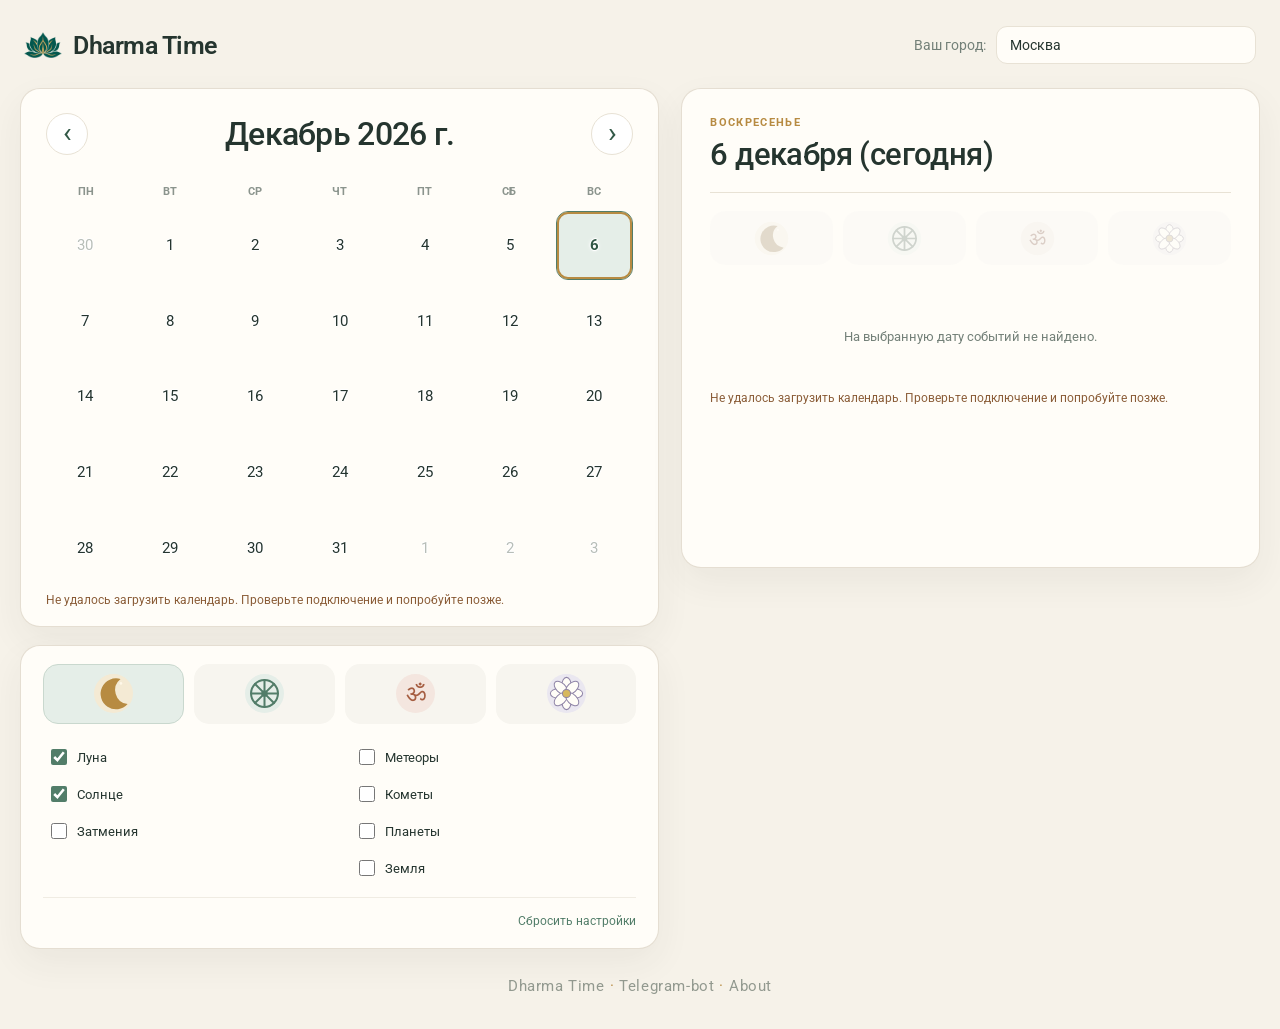
==== index.html @ 7e1528c6 "Preserve UTF-8 while updating logo reference" ====
<!doctype html>
<html lang="ru">
<head>
  <meta charset="utf-8">
  <meta name="viewport" content="width=device-width, initial-scale=1">
  <meta name="theme-color" content="#f6f2e9">
  <meta name="description" content="Календарь Dharma Time">
  <title>Dharma Time — календарь</title>
  <link rel="icon" href="assets/flower.svg" type="image/svg+xml">
  <link rel="preconnect" href="https://fonts.googleapis.com">
  <link rel="preconnect" href="https://fonts.gstatic.com" crossorigin>
  <link href="https://fonts.googleapis.com/css2?family=Roboto:wght@400;500;600;700&display=swap" rel="stylesheet">
  <link rel="stylesheet" href="styles.css">
  <script src="app.js" defer></script>
</head>
<body>
  <main class="app-shell">
    <header class="site-header">
      <a class="brand" href="./" aria-label="Dharma Time — на главную"><img class="brand-mark" src="img/lotus.png" alt="" aria-hidden="true"><span>Dharma Time</span></a>
      <div class="city-picker"><label for="city-search">Ваш город:</label><div class="city-search-wrap"><input id="city-search" type="text" value="Москва" autocomplete="off" aria-autocomplete="list" aria-controls="city-results" aria-expanded="false"><ul id="city-results" class="city-results" role="listbox" hidden></ul></div></div>
    </header>
    <div class="workspace">
      <section class="calendar-column" aria-label="Календарь и настройки">
        <div class="calendar-panel panel">
          <div class="month-toolbar">
            <button class="icon-button month-step" id="previous-month" type="button" aria-label="Предыдущий месяц">‹</button>
            <div class="month-heading"><h1 id="month-title">Загрузка календаря…</h1></div>
            <button class="icon-button month-step" id="next-month" type="button" aria-label="Следующий месяц">›</button>
          </div>
          <div class="weekday-row" aria-hidden="true"><span>Пн</span><span>Вт</span><span>Ср</span><span>Чт</span><span>Пт</span><span>Сб</span><span>Вс</span></div>
          <div class="calendar-grid" id="calendar-grid" role="grid" aria-label="Дни месяца"></div>
          <p class="status-message" id="calendar-status" role="status" aria-live="polite"></p>
        </div>
        <section class="settings-panel panel" aria-label="Выбор календарей">
          <div class="category-tabs" id="settings-categories" aria-label="Категории календарей">
            <button class="image-tab is-active" type="button" data-category="astronomy" aria-label="Астрономические календари" aria-pressed="true"><img src="assets/moon.svg" alt=""></button>
            <button class="image-tab" type="button" data-category="buddhism" aria-label="Буддийские календари" aria-pressed="false"><img src="assets/dharma-wheel.svg" alt=""></button>
            <button class="image-tab" type="button" data-category="hindu" aria-label="Индуистские календари" aria-pressed="false"><img src="assets/om.svg" alt=""></button>
            <button class="image-tab" type="button" data-category="misc" aria-label="Другие календари" aria-pressed="false"><img src="assets/flower.svg" alt=""></button>
          </div>
          <div id="module-list" class="module-list"></div>
          <div class="settings-footer"><button id="reset-settings" class="text-button" type="button">Сбросить настройки</button></div>
        </section>
      </section>
      <section class="day-panel panel" aria-label="События выбранного дня">
        <div class="day-heading"><p class="eyebrow" id="day-weekday"></p><h2 id="day-title">Выберите дату</h2></div>
        <div class="category-tabs event-tabs" id="event-categories" aria-label="Категории событий">
          <button class="image-tab is-active" type="button" data-category="astronomy" aria-label="Астрономические события" aria-pressed="true" disabled><img src="assets/moon.svg" alt=""></button>
          <button class="image-tab" type="button" data-category="buddhism" aria-label="Буддийские события" aria-pressed="false" disabled><img src="assets/dharma-wheel.svg" alt=""></button>
          <button class="image-tab" type="button" data-category="hindu" aria-label="Индуистские события" aria-pressed="false" disabled><img src="assets/om.svg" alt=""></button>
          <button class="image-tab" type="button" data-category="misc" aria-label="Другие события" aria-pressed="false" disabled><img src="assets/flower.svg" alt=""></button>
        </div>
        <div id="day-events" class="event-list"></div>
        <p class="empty-state" id="day-empty">Выберите дату в календаре.</p>
        <p class="status-message" id="day-status" role="status" aria-live="polite"></p>
      </section>
    </div>
    <footer class="site-footer"><a href="./">Dharma Time</a><span aria-hidden="true">·</span><a href="https://t.me/dharma_time_bot" target="_blank" rel="noopener noreferrer">Telegram-bot</a><span aria-hidden="true">·</span><a href="about.html">About</a></footer>
  </main>
</body>
</html>
---- styles.css ----
:root {
  color-scheme: light;
  --ink: #25352f;
  --muted: #738078;
  --paper: #f6f2e9;
  --panel: #fffdf8;
  --line: #e8e2d5;
  --green: #527d69;
  --green-dark: #315846;
  --gold: #b78b42;
  --soft-green: #e5eee8;
  --shadow: 0 14px 36px rgba(44, 58, 49, .06);
  font-family: "Roboto", Arial, sans-serif;
}
* { box-sizing: border-box; }
body { margin: 0; background: var(--paper); color: var(--ink); }
button { font: inherit; }
button:focus-visible, a:focus-visible, input:focus-visible { outline: 3px solid #c49a4b; outline-offset: 3px; }
.app-shell { width: min(1240px, calc(100% - 40px)); margin: 0 auto; }
.site-header { display: flex; align-items: center; justify-content: space-between; gap: 20px; padding: 26px 4px 24px; }
.brand { display: inline-flex; align-items: center; gap: 11px; text-decoration: none; color: var(--ink); font-size: 25px; font-weight: 600; letter-spacing: -.5px; }
.brand-mark { display: block; width: 38px; height: 38px; object-fit: contain; flex: 0 0 auto; }
.city-picker { margin-left: auto; display: flex; align-items: center; justify-content: flex-end; gap: 10px; color: var(--muted); font-size: 14px; }
.city-picker label { white-space: nowrap; }
.city-search-wrap { position: relative; width: clamp(170px, 22vw, 260px); }
#city-search { display: block; width: 100%; min-width: 0; padding: 10px 13px; border: 1px solid var(--line); border-radius: 11px; background: var(--panel); color: var(--ink); font: inherit; }
.city-results { position: absolute; z-index: 50; top: calc(100% + 5px); left: 0; right: 0; max-height: 300px; overflow-y: auto; margin: 0; padding: 5px; list-style: none; border: 1px solid var(--line); border-radius: 11px; background: var(--panel); box-shadow: 0 12px 30px rgba(37,53,47,.15); }
.city-results[hidden] { display: none; }
.city-result { width: 100%; padding: 10px; border: 0; border-radius: 7px; background: transparent; color: var(--ink); text-align: left; cursor: pointer; font-size: 13px; line-height: 1.4; }
.city-result:hover, .city-result:focus-visible { background: var(--soft-green); }
.workspace { display: grid; grid-template-columns: minmax(0, 1.05fr) minmax(350px, .95fr); align-items: start; gap: 22px; }
.calendar-column { display: grid; gap: 18px; min-width: 0; }
.panel { background: var(--panel); border: 1px solid rgba(220, 213, 198, .75); border-radius: 20px; box-shadow: var(--shadow); }
.calendar-panel { padding: 24px 25px 17px; }
.month-toolbar { display: grid; grid-template-columns: 42px 1fr 42px; align-items: center; gap: 12px; margin-bottom: 25px; }
.month-heading { text-align: center; }
.month-heading h1 { margin: 0; font-size: clamp(25px, 3vw, 32px); font-weight: 500; letter-spacing: -.7px; }
.icon-button { display: grid; place-items: center; padding: 0 0 4px; width: 42px; height: 42px; border: 1px solid var(--line); border-radius: 50%; background: #fff; color: var(--green-dark); cursor: pointer; font-size: 29px; line-height: 1; transition: background .15s, border-color .15s; }
.icon-button:hover { background: var(--soft-green); border-color: #cbd9ce; }
.text-button:hover { color: var(--green-dark); text-decoration: underline; }
.weekday-row, .calendar-grid { display: grid; grid-template-columns: repeat(7, minmax(0, 1fr)); gap: 5px; }
.weekday-row { margin-bottom: 8px; color: #8b948d; font-size: 11px; font-weight: 700; text-align: center; text-transform: uppercase; }
.weekday-row span { padding: 5px 0; }
.calendar-grid { min-height: 260px; }
.calendar-day { position: relative; display: flex; align-items: center; justify-content: center; min-width: 0; aspect-ratio: 1 / .88; border: 1px solid transparent; border-radius: 12px; background: transparent; color: var(--ink); cursor: pointer; font-size: 14px; transition: background .15s, border-color .15s; }
.calendar-day:hover { background: #f3f0e7; }
.calendar-day.is-outside { color: #b8beb8; }
.calendar-day.is-today:not(.is-selected) { outline: 2px solid var(--gold); outline-offset: -3px; font-weight: 700; }
.calendar-day.has-events::before { content: ""; position: absolute; top: 50%; left: 50%; width: 38px; height: 38px; max-width: calc(100% - 4px); max-height: calc(100% - 4px); border: 1.5px solid var(--green); border-radius: 50%; transform: translate(-50%, -50%); pointer-events: none; }
.calendar-day.is-moon-phase { isolation: isolate; font-size: 14px; line-height: 1; padding: 0; }
.calendar-day.is-moon-phase::before { content: attr(data-moon-phase-emoji); position: absolute; top: 50%; left: 50%; width: auto; height: auto; max-width: none; max-height: none; border: 0; border-radius: 0; transform: translate(-50%, -50%); font-size: 42px; line-height: 1; opacity: .75; z-index: 0; pointer-events: none; }
.calendar-day.is-moon-phase::after { content: ""; position: absolute; top: 50%; left: 50%; width: 42px; height: 42px; border: 1.5px solid var(--green); border-radius: 50%; transform: translate(-50%, -50%); opacity: 1; z-index: 0; pointer-events: none; }
.calendar-day .day-number { position: relative; z-index: 1; opacity: 1; text-shadow: -1px 0 #fff, 1px 0 #fff, 0 -1px #fff, 0 1px #fff, 0 0 3px #fff, 0 0 5px rgba(255,255,255,.95); }
.calendar-day.is-selected { border-color: var(--green); background: var(--soft-green); color: var(--green-dark); font-weight: 700; }
.calendar-day.is-selected.is-today { outline: 2px solid var(--gold); outline-offset: -3px; }
.calendar-day.has-events { z-index: 1; }
.calendar-day.has-events:hover, .calendar-day.has-events:focus-visible { z-index: 10; }
.event-tooltip { position: absolute; z-index: 20; left: 50%; bottom: calc(100% + 7px); display: none; width: max-content; min-width: 150px; max-width: min(260px, 70vw); padding: 9px 12px; border: 1px solid var(--line); border-radius: 10px; background: #fffdf8; box-shadow: 0 8px 24px rgba(37, 53, 47, .16); color: var(--ink); text-align: left; white-space: normal; pointer-events: none; transform: translateX(-50%); }
.event-tooltip-list { display: grid; gap: 5px; margin: 0; padding-left: 16px; font-size: 11px; line-height: 1.4; }
.calendar-day.has-events:hover .event-tooltip, .calendar-day.has-events:focus-visible .event-tooltip { display: block; }
.calendar-day:nth-child(7n + 1) .event-tooltip { left: 0; transform: none; }
.calendar-day:nth-child(7n) .event-tooltip { left: auto; right: 0; transform: none; }
.status-message { margin: 9px 0 0; color: #8a5c37; font-size: 12px; line-height: 1.5; }
.status-message:empty { display: none; }
.settings-panel { padding: 18px 22px 16px; }
.category-tabs { display: grid; grid-template-columns: repeat(4, minmax(0, 1fr)); gap: 10px; }
.image-tab { display: grid; place-items: center; min-height: 60px; padding: 6px; border: 1px solid transparent; border-radius: 15px; background: #f7f5ef; cursor: pointer; transition: transform .15s, background .15s, border-color .15s; }
.image-tab img { width: 43px; height: 43px; display: block; }
.image-tab:hover:not(:disabled) { transform: translateY(-1px); }
.image-tab.is-active { background: var(--soft-green); border-color: #c9d8ce; }
.image-tab:disabled { opacity: .3; cursor: not-allowed; filter: grayscale(.5); }
.module-list { display: grid; gap: 4px; margin-top: 15px; }
.module-list.is-buddhism { grid-template-columns: repeat(2, minmax(0, 1fr)); align-items: start; column-gap: 22px; }
.astronomy-module-columns { display: grid; grid-template-columns: repeat(2, minmax(0, 1fr)); align-items: start; column-gap: 22px; }
.astronomy-module-column { min-width: 0; }
.misc-module-columns { display: grid; grid-template-columns: repeat(2, minmax(0, 1fr)); align-items: start; column-gap: 22px; }
.hindu-module-columns { display: grid; grid-template-columns: repeat(2, minmax(0, 1fr)); align-items: start; column-gap: 22px; }
.hindu-module-columns.hindu-no-dependent { grid-template-columns: minmax(0, 1fr); }
.hindu-module-column { min-width: 0; }
.hindu-dependent-options { padding-left: 12px; }
.misc-module-column { min-width: 0; }
.module-list.is-buddhism .module-group { border-top: 0; padding-top: 0; }
.module-group { border-top: 1px solid #f0ece3; padding-top: 9px; }
.module-group:first-child { border-top: 0; padding-top: 0; }
.module-group summary { cursor: pointer; color: #53645a; font-size: 12px; font-weight: 700; padding: 5px 1px 7px; }
.module-option-child-row { margin-left: 18px; }
.module-option-child-row .module-option-child { padding-left: 8px; }
.module-option-row { display: flex; align-items: center; gap: 4px; min-width: 0; }
.module-option-row > .module-option { flex: 0 1 auto; min-width: 0; }
.module-option-row .module-option-child { flex: 0 0 auto; white-space: nowrap; padding-left: 5px; padding-right: 5px; }
.module-option { display: flex; align-items: center; gap: 10px; min-height: 37px; padding: 6px 8px; border-radius: 9px; cursor: pointer; font-size: 13px; line-height: 1.35; }
.module-option:hover { background: #f8f6f0; }
.module-option input { width: 16px; height: 16px; margin: 0; accent-color: var(--green); flex: 0 0 auto; }
.module-children { margin: 1px 0 5px 18px; padding-left: 8px; border-left: 1px solid #e7e2d7; }
.hindu-lunar-month-mode { display: flex; flex-wrap: wrap; gap: 8px 14px; margin: 0 0 10px; padding: 0; border: 0; }
.module-subchildren { margin-top: 0; margin-bottom: 3px; }
.module-children .module-option { min-height: 32px; padding-top: 4px; padding-bottom: 4px; }
.module-folder { margin: 2px 0; }
.module-folder > summary { cursor: pointer; color: #53645a; font-size: 12px; font-weight: 700; line-height: 1.35; padding: 5px 1px 7px; }
.module-folder[open] > summary { color: #53645a; }
.settings-footer { display: flex; justify-content: flex-end; margin-top: 10px; padding-top: 12px; border-top: 1px solid #f0ece3; }
.text-button { border: 0; padding: 4px 0; background: transparent; color: var(--green); font-size: 12px; cursor: pointer; }
.day-panel { min-height: 480px; padding: 27px 28px 24px; }
.day-heading { padding-bottom: 19px; border-bottom: 1px solid var(--line); }
.eyebrow { margin: 0 0 7px; color: var(--gold); font-size: 11px; font-weight: 700; letter-spacing: .12em; text-transform: uppercase; }
.day-heading h2 { margin: 0; font-size: clamp(24px, 2.8vw, 31px); font-weight: 500; letter-spacing: -.6px; }
.event-tabs { margin: 18px 0 20px; }
.event-tabs .image-tab { min-height: 54px; background: #f8f6f1; }
.event-tabs .image-tab img { width: 37px; height: 37px; }
.event-tabs .image-tab.is-active:not(:disabled) { background: var(--soft-green); }
.event-list { display: grid; gap: 13px; }
.event-card { padding: 16px 17px; border: 1px solid var(--line); border-radius: 14px; background: #fffefa; }
.event-title { margin: 0 0 8px; font-size: 19px; line-height: 1.5; font-weight: 750; letter-spacing: .015em; }
.event-summary, .event-description { margin: 0; color: #65736a; font-size: 17px; line-height: 1.7; text-align: justify; overflow-wrap: anywhere; }
.event-summary { white-space: pre-line; }
.event-description { margin-top: 9px; white-space: pre-line; }
.event-collapsed { display: -webkit-box; -webkit-box-orient: vertical; -webkit-line-clamp: 3; overflow: hidden; white-space: pre-line; }
.moon-summary { white-space: pre-line; text-align: left; }
.event-date { margin: 0 0 7px; color: #8a948d; font-size: 11px; }
.event-toggle { margin-top: 11px; border: 0; background: none; color: var(--green); cursor: pointer; font-size: 12px; font-weight: 700; padding: 3px 0; }
.event-toggle:hover { text-decoration: underline; }
.empty-state { padding: 28px 12px; color: var(--muted); text-align: center; font-size: 13px; line-height: 1.7; }
.site-footer { padding: 28px 0 34px; text-align: center; color: #92998f; font-size: 15px; letter-spacing: .04em; }
.site-footer span { padding: 0 5px; color: var(--gold); }
.site-footer a { color: inherit; text-decoration: none; }
.site-footer a:hover { color: var(--green); text-decoration: underline; }
.about-panel { padding: 28px 30px; min-height: 220px; line-height: 1.8; }
.about-panel h1 { margin: 0 0 14px; font-size: 24px; font-weight: 600; }
.about-placeholder { color: var(--muted); margin: 0; }
@media (min-width: 1100px) { .calendar-grid { gap: 7px; } .calendar-day { font-size: 15px; } }
@media (max-width: 850px) {
  .app-shell { width: min(660px, calc(100% - 28px)); }
  .site-header { padding: 20px 2px; }
  .city-picker { gap: 6px; font-size: 12px; }
  .city-search-wrap { width: min(42vw, 220px); }
  #city-search { padding: 9px 10px; }
  .workspace { grid-template-columns: minmax(0, 1fr); gap: 16px; }
  .day-panel { min-height: 0; padding: 22px 20px; }
  .calendar-panel { padding: 20px 18px 15px; }
  .settings-panel { padding: 16px 17px; }
  .module-list.is-buddhism { grid-template-columns: minmax(0, 1fr); }
  .astronomy-module-columns { grid-template-columns: minmax(0, 1fr); row-gap: 4px; }
  .misc-module-columns { grid-template-columns: minmax(0, 1fr); row-gap: 4px; }
  .hindu-module-columns { grid-template-columns: minmax(0, 1fr); row-gap: 4px; }
  .hindu-dependent-options { padding-left: 0; padding-top: 8px; }
  .calendar-grid { min-height: 0; }
  .calendar-day { aspect-ratio: 1 / .82; }
}
@media (max-width: 420px) {
  .app-shell { width: calc(100% - 18px); }
  .site-header { flex-wrap: wrap; }
  .city-picker { flex: 1 1 100%; }
  .brand { font-size: 22px; }
  .brand-mark { width: 34px; height: 34px; }
  .city-picker { flex-wrap: wrap; justify-content: flex-end; }
  .city-search-wrap { width: 100%; }
  .calendar-panel { padding: 17px 11px 13px; border-radius: 16px; }
  .month-toolbar { grid-template-columns: 36px 1fr 36px; gap: 7px; margin-bottom: 19px; }
  .icon-button { width: 36px; height: 36px; }
  .month-heading h1 { font-size: 25px; }
  .weekday-row, .calendar-grid { gap: 2px; }
  .weekday-row { font-size: 10px; }
  .calendar-day { border-radius: 9px; font-size: 13px; }
  .calendar-day.has-events::before { width: 35px; height: 35px; }
  .calendar-day.is-moon-phase::before { font-size: 39px; }
  .calendar-day.is-moon-phase::after { width: 39px; height: 39px; }
  .settings-panel { padding: 13px 12px; }
  .category-tabs { gap: 6px; }
  .image-tab { min-height: 53px; border-radius: 12px; }
  .image-tab img { width: 38px; height: 38px; }
  .day-panel { padding: 19px 14px; border-radius: 16px; }
  .event-card { padding: 13px; }
}
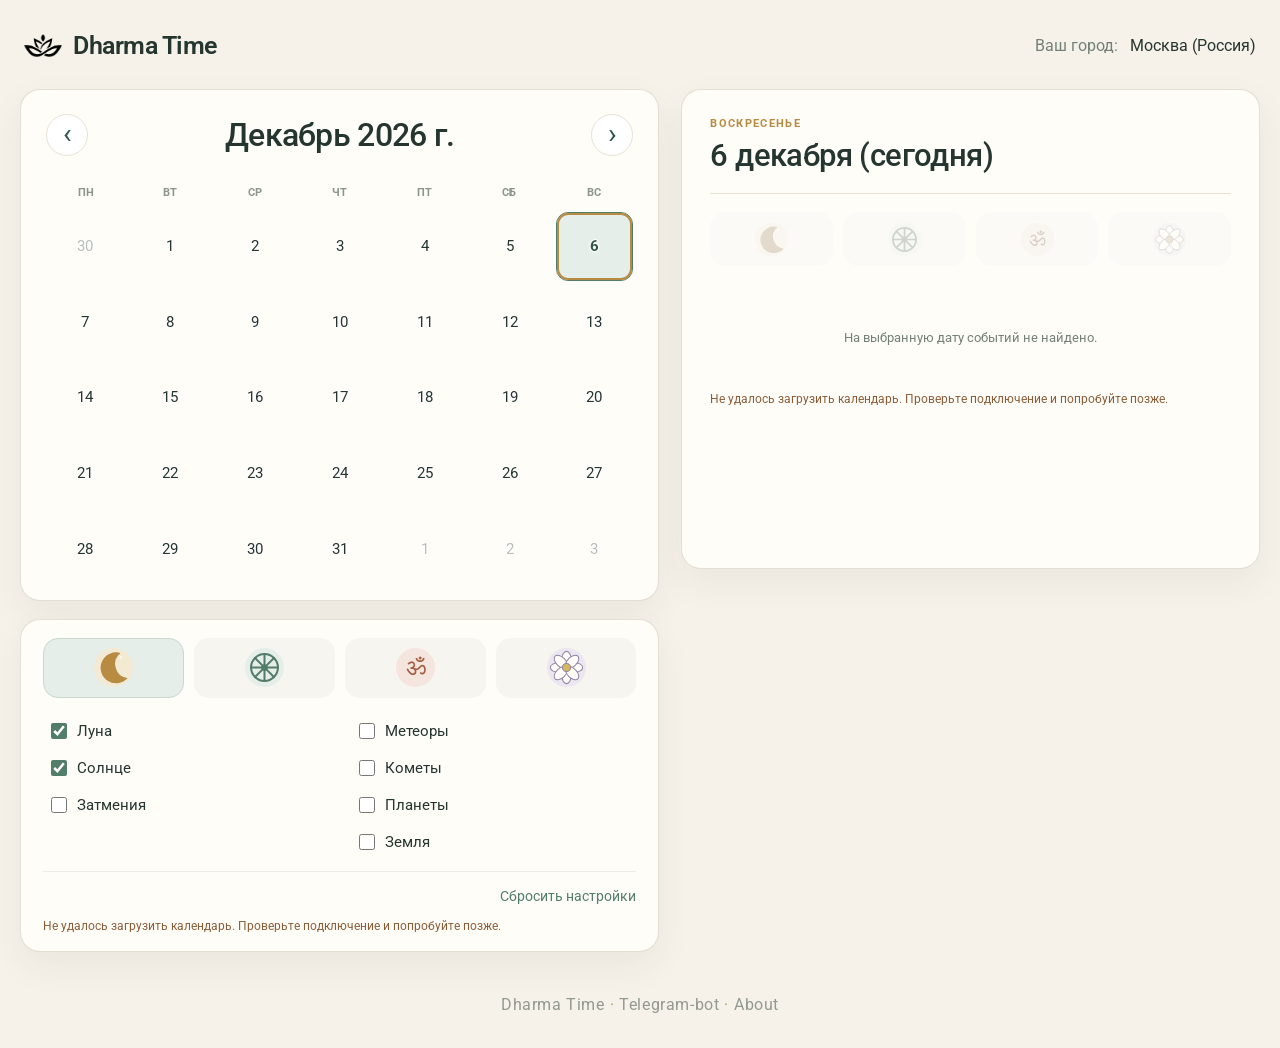
==== commit 0bb56166: "Move calendar loading status to settings panel" ====
--- a/index.html
+++ b/index.html
@@ -29,7 +29,6 @@
           </div>
           <div class="weekday-row" aria-hidden="true"><span>Пн</span><span>Вт</span><span>Ср</span><span>Чт</span><span>Пт</span><span>Сб</span><span>Вс</span></div>
           <div class="calendar-grid" id="calendar-grid" role="grid" aria-label="Дни месяца"></div>
-          <p class="status-message" id="calendar-status" role="status" aria-live="polite"></p>
         </div>
         <section class="settings-panel panel" aria-label="Выбор календарей">
           <div class="category-tabs" id="settings-categories" aria-label="Категории календарей">
@@ -40,6 +39,7 @@
           </div>
           <div id="module-list" class="module-list"></div>
           <div class="settings-footer"><button id="reset-settings" class="text-button" type="button">Сбросить настройки</button></div>
+          <p class="status-message" id="calendar-status" role="status" aria-live="polite"></p>
         </section>
       </section>
       <section class="day-panel panel" aria-label="События выбранного дня">
--- a/styles.css
+++ b/styles.css
@@ -20,11 +20,12 @@
 .site-header { display: flex; align-items: center; justify-content: space-between; gap: 20px; padding: 26px 4px 24px; }
 .brand { display: inline-flex; align-items: center; gap: 11px; text-decoration: none; color: var(--ink); font-size: 25px; font-weight: 600; letter-spacing: -.5px; }
 .brand-mark { display: block; width: 38px; height: 38px; object-fit: contain; flex: 0 0 auto; }
-.city-picker { margin-left: auto; display: flex; align-items: center; justify-content: flex-end; gap: 10px; color: var(--muted); font-size: 14px; }
+.city-picker { margin-left: auto; display: flex; align-items: center; justify-content: flex-end; gap: 10px; color: var(--muted); font-size: 16px; }
 .city-picker label { white-space: nowrap; }
-.city-search-wrap { position: relative; width: clamp(170px, 22vw, 260px); }
-#city-search { display: block; width: 100%; min-width: 0; padding: 10px 13px; border: 1px solid var(--line); border-radius: 11px; background: var(--panel); color: var(--ink); font: inherit; }
-.city-results { position: absolute; z-index: 50; top: calc(100% + 5px); left: 0; right: 0; max-height: 300px; overflow-y: auto; margin: 0; padding: 5px; list-style: none; border: 1px solid var(--line); border-radius: 11px; background: var(--panel); box-shadow: 0 12px 30px rgba(37,53,47,.15); }
+.city-search-wrap { position: relative; flex: 0 0 auto; width: max-content; min-width: 20px; }
+#city-search { display: block; width: auto; min-width: 20px; max-width: none; padding: 10px 0; border: 0; border-radius: 0; outline: none; box-shadow: none; background: var(--paper); color: var(--ink); font: inherit; text-align: right; white-space: nowrap; }
+#city-search:focus, #city-search:focus-visible { outline: none; box-shadow: none; }
+.city-results { position: absolute; z-index: 50; top: calc(100% + 5px); left: auto; right: 0; width: max-content; min-width: min(220px, 80vw); max-width: min(320px, 80vw); max-height: 300px; overflow-y: auto; margin: 0; padding: 5px; list-style: none; border: 1px solid var(--line); border-radius: 11px; background: var(--panel); box-shadow: 0 12px 30px rgba(37,53,47,.15); }
 .city-results[hidden] { display: none; }
 .city-result { width: 100%; padding: 10px; border: 0; border-radius: 7px; background: transparent; color: var(--ink); text-align: left; cursor: pointer; font-size: 13px; line-height: 1.4; }
 .city-result:hover, .city-result:focus-visible { background: var(--soft-green); }
@@ -46,17 +47,21 @@
 .calendar-day:hover { background: #f3f0e7; }
 .calendar-day.is-outside { color: #b8beb8; }
 .calendar-day.is-today:not(.is-selected) { outline: 2px solid var(--gold); outline-offset: -3px; font-weight: 700; }
-.calendar-day.has-events::before { content: ""; position: absolute; top: 50%; left: 50%; width: 38px; height: 38px; max-width: calc(100% - 4px); max-height: calc(100% - 4px); border: 1.5px solid var(--green); border-radius: 50%; transform: translate(-50%, -50%); pointer-events: none; }
+.calendar-day.has-regular-events::before { content: ""; position: absolute; top: 50%; left: 50%; width: 38px; height: 38px; max-width: calc(100% - 4px); max-height: calc(100% - 4px); border: 1.5px solid var(--green); border-radius: 50%; transform: translate(-50%, -50%); pointer-events: none; }
 .calendar-day.is-moon-phase { isolation: isolate; font-size: 14px; line-height: 1; padding: 0; }
 .calendar-day.is-moon-phase::before { content: attr(data-moon-phase-emoji); position: absolute; top: 50%; left: 50%; width: auto; height: auto; max-width: none; max-height: none; border: 0; border-radius: 0; transform: translate(-50%, -50%); font-size: 42px; line-height: 1; opacity: .75; z-index: 0; pointer-events: none; }
 .calendar-day.is-moon-phase::after { content: ""; position: absolute; top: 50%; left: 50%; width: 42px; height: 42px; border: 1.5px solid var(--green); border-radius: 50%; transform: translate(-50%, -50%); opacity: 1; z-index: 0; pointer-events: none; }
 .calendar-day .day-number { position: relative; z-index: 1; opacity: 1; text-shadow: -1px 0 #fff, 1px 0 #fff, 0 -1px #fff, 0 1px #fff, 0 0 3px #fff, 0 0 5px rgba(255,255,255,.95); }
+.calendar-day.is-moon-phase .day-number { font-weight: 700; }
 .calendar-day.is-selected { border-color: var(--green); background: var(--soft-green); color: var(--green-dark); font-weight: 700; }
 .calendar-day.is-selected.is-today { outline: 2px solid var(--gold); outline-offset: -3px; }
 .calendar-day.has-events { z-index: 1; }
+.name-days-card .name-day-line { margin: 0; color: #65736a; font-size: 17px; line-height: 1.7; }
+.name-days-card .name-day-line + .name-day-line { margin-top: 2px; }
 .calendar-day.has-events:hover, .calendar-day.has-events:focus-visible { z-index: 10; }
-.event-tooltip { position: absolute; z-index: 20; left: 50%; bottom: calc(100% + 7px); display: none; width: max-content; min-width: 150px; max-width: min(260px, 70vw); padding: 9px 12px; border: 1px solid var(--line); border-radius: 10px; background: #fffdf8; box-shadow: 0 8px 24px rgba(37, 53, 47, .16); color: var(--ink); text-align: left; white-space: normal; pointer-events: none; transform: translateX(-50%); }
-.event-tooltip-list { display: grid; gap: 5px; margin: 0; padding-left: 16px; font-size: 11px; line-height: 1.4; }
+.event-tooltip { position: absolute; z-index: 20; left: 50%; bottom: calc(100% + 7px); display: none; width: max-content; min-width: 150px; max-width: min(260px, 70vw); padding: 9px 12px; border: 1px solid var(--line); border-radius: 10px; background: #fffdf8; box-shadow: 0 8px 24px rgba(37, 53, 47, .16); color: var(--ink); text-align: left; white-space: normal; pointer-events: none; transform: translateX(-50%); font-weight: 400; }
+.event-tooltip, .event-tooltip * { font-weight: 400; }
+.event-tooltip-list { display: grid; gap: 5px; margin: 0; padding-left: 16px; list-style: disc; font-size: 11px; line-height: 1.4; }
 .calendar-day.has-events:hover .event-tooltip, .calendar-day.has-events:focus-visible .event-tooltip { display: block; }
 .calendar-day:nth-child(7n + 1) .event-tooltip { left: 0; transform: none; }
 .calendar-day:nth-child(7n) .event-tooltip { left: auto; right: 0; transform: none; }
@@ -82,13 +87,13 @@
 .module-list.is-buddhism .module-group { border-top: 0; padding-top: 0; }
 .module-group { border-top: 1px solid #f0ece3; padding-top: 9px; }
 .module-group:first-child { border-top: 0; padding-top: 0; }
-.module-group summary { cursor: pointer; color: #53645a; font-size: 12px; font-weight: 700; padding: 5px 1px 7px; }
+.module-group summary { cursor: pointer; color: #53645a; font-size: 14px; font-weight: 700; padding: 5px 1px 7px; }
 .module-option-child-row { margin-left: 18px; }
 .module-option-child-row .module-option-child { padding-left: 8px; }
 .module-option-row { display: flex; align-items: center; gap: 4px; min-width: 0; }
 .module-option-row > .module-option { flex: 0 1 auto; min-width: 0; }
 .module-option-row .module-option-child { flex: 0 0 auto; white-space: nowrap; padding-left: 5px; padding-right: 5px; }
-.module-option { display: flex; align-items: center; gap: 10px; min-height: 37px; padding: 6px 8px; border-radius: 9px; cursor: pointer; font-size: 13px; line-height: 1.35; }
+.module-option { display: flex; align-items: center; gap: 10px; min-height: 37px; padding: 6px 8px; border-radius: 9px; cursor: pointer; font-size: 15px; line-height: 1.35; }
 .module-option:hover { background: #f8f6f0; }
 .module-option input { width: 16px; height: 16px; margin: 0; accent-color: var(--green); flex: 0 0 auto; }
 .module-children { margin: 1px 0 5px 18px; padding-left: 8px; border-left: 1px solid #e7e2d7; }
@@ -96,10 +101,10 @@
 .module-subchildren { margin-top: 0; margin-bottom: 3px; }
 .module-children .module-option { min-height: 32px; padding-top: 4px; padding-bottom: 4px; }
 .module-folder { margin: 2px 0; }
-.module-folder > summary { cursor: pointer; color: #53645a; font-size: 12px; font-weight: 700; line-height: 1.35; padding: 5px 1px 7px; }
+.module-folder > summary { cursor: pointer; color: #53645a; font-size: 14px; font-weight: 700; line-height: 1.35; padding: 5px 1px 7px; }
 .module-folder[open] > summary { color: #53645a; }
 .settings-footer { display: flex; justify-content: flex-end; margin-top: 10px; padding-top: 12px; border-top: 1px solid #f0ece3; }
-.text-button { border: 0; padding: 4px 0; background: transparent; color: var(--green); font-size: 12px; cursor: pointer; }
+.text-button { border: 0; padding: 4px 0; background: transparent; color: var(--green); font-size: 14px; cursor: pointer; }
 .day-panel { min-height: 480px; padding: 27px 28px 24px; }
 .day-heading { padding-bottom: 19px; border-bottom: 1px solid var(--line); }
 .eyebrow { margin: 0 0 7px; color: var(--gold); font-size: 11px; font-weight: 700; letter-spacing: .12em; text-transform: uppercase; }
@@ -120,9 +125,9 @@
 .event-toggle { margin-top: 11px; border: 0; background: none; color: var(--green); cursor: pointer; font-size: 12px; font-weight: 700; padding: 3px 0; }
 .event-toggle:hover { text-decoration: underline; }
 .empty-state { padding: 28px 12px; color: var(--muted); text-align: center; font-size: 13px; line-height: 1.7; }
-.site-footer { padding: 28px 0 34px; text-align: center; color: #92998f; font-size: 15px; letter-spacing: .04em; }
+.site-footer { padding: 43px 0 34px; text-align: center; color: #92998f; font-size: 15px; letter-spacing: .04em; }
 .site-footer span { padding: 0 5px; color: var(--gold); }
-.site-footer a { color: inherit; text-decoration: none; }
+.site-footer a { color: inherit; font-size: 16px; text-decoration: none; }
 .site-footer a:hover { color: var(--green); text-decoration: underline; }
 .about-panel { padding: 28px 30px; min-height: 220px; line-height: 1.8; }
 .about-panel h1 { margin: 0 0 14px; font-size: 24px; font-weight: 600; }
@@ -131,9 +136,8 @@
 @media (max-width: 850px) {
   .app-shell { width: min(660px, calc(100% - 28px)); }
   .site-header { padding: 20px 2px; }
-  .city-picker { gap: 6px; font-size: 12px; }
-  .city-search-wrap { width: min(42vw, 220px); }
-  #city-search { padding: 9px 10px; }
+  .city-picker { gap: 6px; font-size: 14px; }
+  #city-search { padding: 9px 0; }
   .workspace { grid-template-columns: minmax(0, 1fr); gap: 16px; }
   .day-panel { min-height: 0; padding: 22px 20px; }
   .calendar-panel { padding: 20px 18px 15px; }
@@ -153,7 +157,6 @@
   .brand { font-size: 22px; }
   .brand-mark { width: 34px; height: 34px; }
   .city-picker { flex-wrap: wrap; justify-content: flex-end; }
-  .city-search-wrap { width: 100%; }
   .calendar-panel { padding: 17px 11px 13px; border-radius: 16px; }
   .month-toolbar { grid-template-columns: 36px 1fr 36px; gap: 7px; margin-bottom: 19px; }
   .icon-button { width: 36px; height: 36px; }
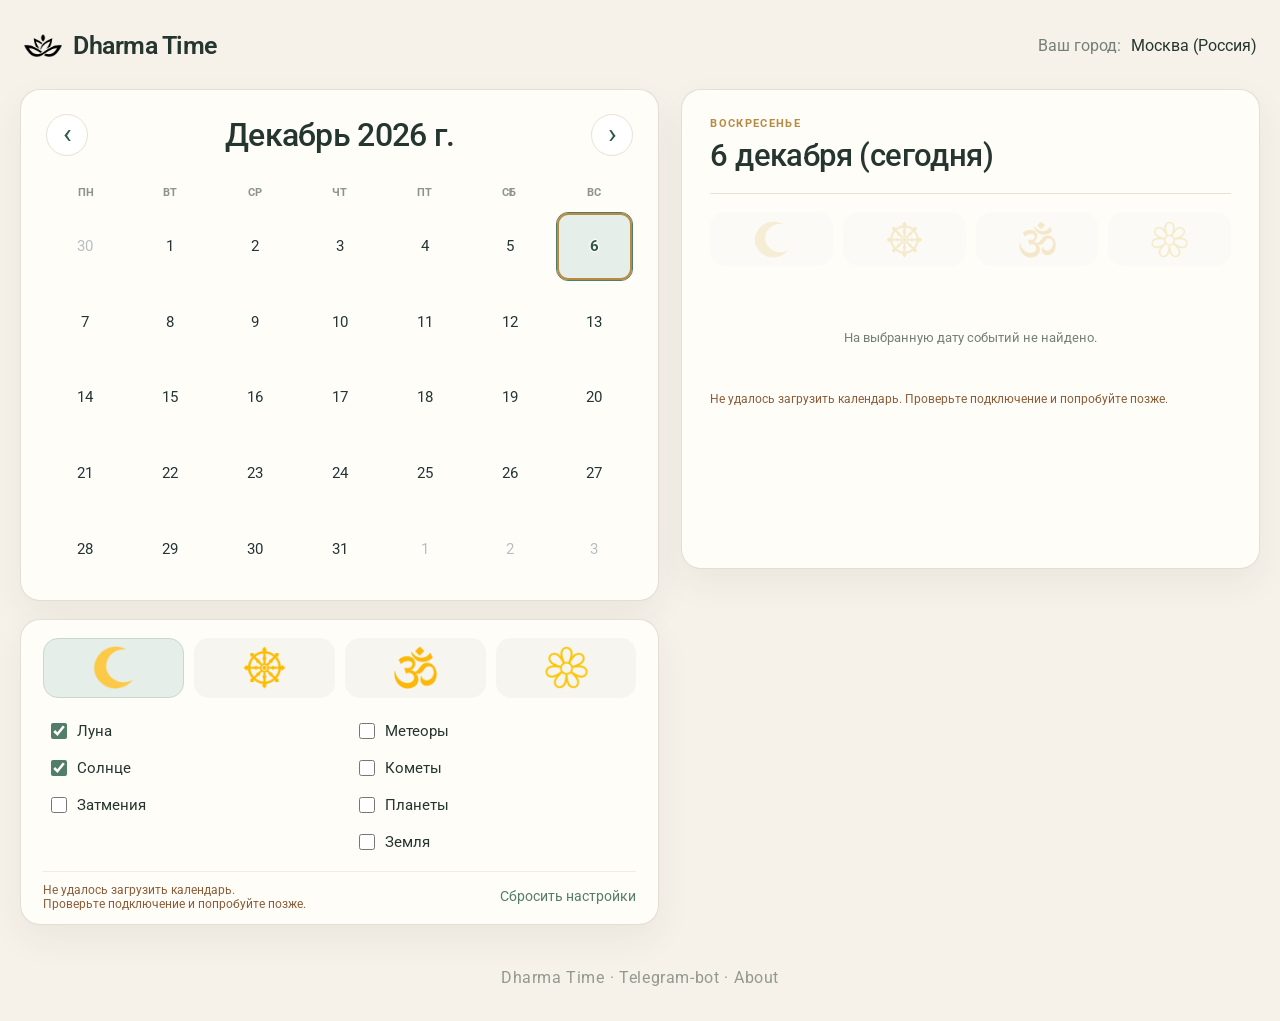
==== commit ccdb7b23: "Use category image buttons" ====
--- a/index.html
+++ b/index.html
@@ -32,10 +32,10 @@
         </div>
         <section class="settings-panel panel" aria-label="Выбор календарей">
           <div class="category-tabs" id="settings-categories" aria-label="Категории календарей">
-            <button class="image-tab is-active" type="button" data-category="astronomy" aria-label="Астрономические календари" aria-pressed="true"><img src="assets/moon.svg" alt=""></button>
-            <button class="image-tab" type="button" data-category="buddhism" aria-label="Буддийские календари" aria-pressed="false"><img src="assets/dharma-wheel.svg" alt=""></button>
-            <button class="image-tab" type="button" data-category="hindu" aria-label="Индуистские календари" aria-pressed="false"><img src="assets/om.svg" alt=""></button>
-            <button class="image-tab" type="button" data-category="misc" aria-label="Другие календари" aria-pressed="false"><img src="assets/flower.svg" alt=""></button>
+            <button class="image-tab is-active" type="button" data-category="astronomy" aria-label="Астрономические календари" aria-pressed="true"><img src="img/01.png" alt=""></button>
+            <button class="image-tab" type="button" data-category="buddhism" aria-label="Буддийские календари" aria-pressed="false"><img src="img/02.png" alt=""></button>
+            <button class="image-tab" type="button" data-category="hindu" aria-label="Индуистские календари" aria-pressed="false"><img src="img/03.png" alt=""></button>
+            <button class="image-tab" type="button" data-category="misc" aria-label="Другие календари" aria-pressed="false"><img src="img/04.png" alt=""></button>
           </div>
           <div id="module-list" class="module-list"></div>
           <div class="settings-footer"><button id="reset-settings" class="text-button" type="button">Сбросить настройки</button></div>
@@ -45,10 +45,10 @@
       <section class="day-panel panel" aria-label="События выбранного дня">
         <div class="day-heading"><p class="eyebrow" id="day-weekday"></p><h2 id="day-title">Выберите дату</h2></div>
         <div class="category-tabs event-tabs" id="event-categories" aria-label="Категории событий">
-          <button class="image-tab is-active" type="button" data-category="astronomy" aria-label="Астрономические события" aria-pressed="true" disabled><img src="assets/moon.svg" alt=""></button>
-          <button class="image-tab" type="button" data-category="buddhism" aria-label="Буддийские события" aria-pressed="false" disabled><img src="assets/dharma-wheel.svg" alt=""></button>
-          <button class="image-tab" type="button" data-category="hindu" aria-label="Индуистские события" aria-pressed="false" disabled><img src="assets/om.svg" alt=""></button>
-          <button class="image-tab" type="button" data-category="misc" aria-label="Другие события" aria-pressed="false" disabled><img src="assets/flower.svg" alt=""></button>
+          <button class="image-tab is-active" type="button" data-category="astronomy" aria-label="Астрономические события" aria-pressed="true" disabled><img src="img/01.png" alt=""></button>
+          <button class="image-tab" type="button" data-category="buddhism" aria-label="Буддийские события" aria-pressed="false" disabled><img src="img/02.png" alt=""></button>
+          <button class="image-tab" type="button" data-category="hindu" aria-label="Индуистские события" aria-pressed="false" disabled><img src="img/03.png" alt=""></button>
+          <button class="image-tab" type="button" data-category="misc" aria-label="Другие события" aria-pressed="false" disabled><img src="img/04.png" alt=""></button>
         </div>
         <div id="day-events" class="event-list"></div>
         <p class="empty-state" id="day-empty">Выберите дату в календаре.</p>
--- a/styles.css
+++ b/styles.css
@@ -67,7 +67,8 @@
 .calendar-day:nth-child(7n) .event-tooltip { left: auto; right: 0; transform: none; }
 .status-message { margin: 9px 0 0; color: #8a5c37; font-size: 12px; line-height: 1.5; }
 .status-message:empty { display: none; }
-.settings-panel { padding: 18px 22px 16px; }
+.settings-panel { position: relative; padding: 18px 22px 16px; }
+#calendar-status { position: absolute; left: 22px; bottom: 12px; width: calc(100% - 130px); margin: 0; white-space: pre-line; line-height: calc(1.04em + 2px); }
 .category-tabs { display: grid; grid-template-columns: repeat(4, minmax(0, 1fr)); gap: 10px; }
 .image-tab { display: grid; place-items: center; min-height: 60px; padding: 6px; border: 1px solid transparent; border-radius: 15px; background: #f7f5ef; cursor: pointer; transition: transform .15s, background .15s, border-color .15s; }
 .image-tab img { width: 43px; height: 43px; display: block; }
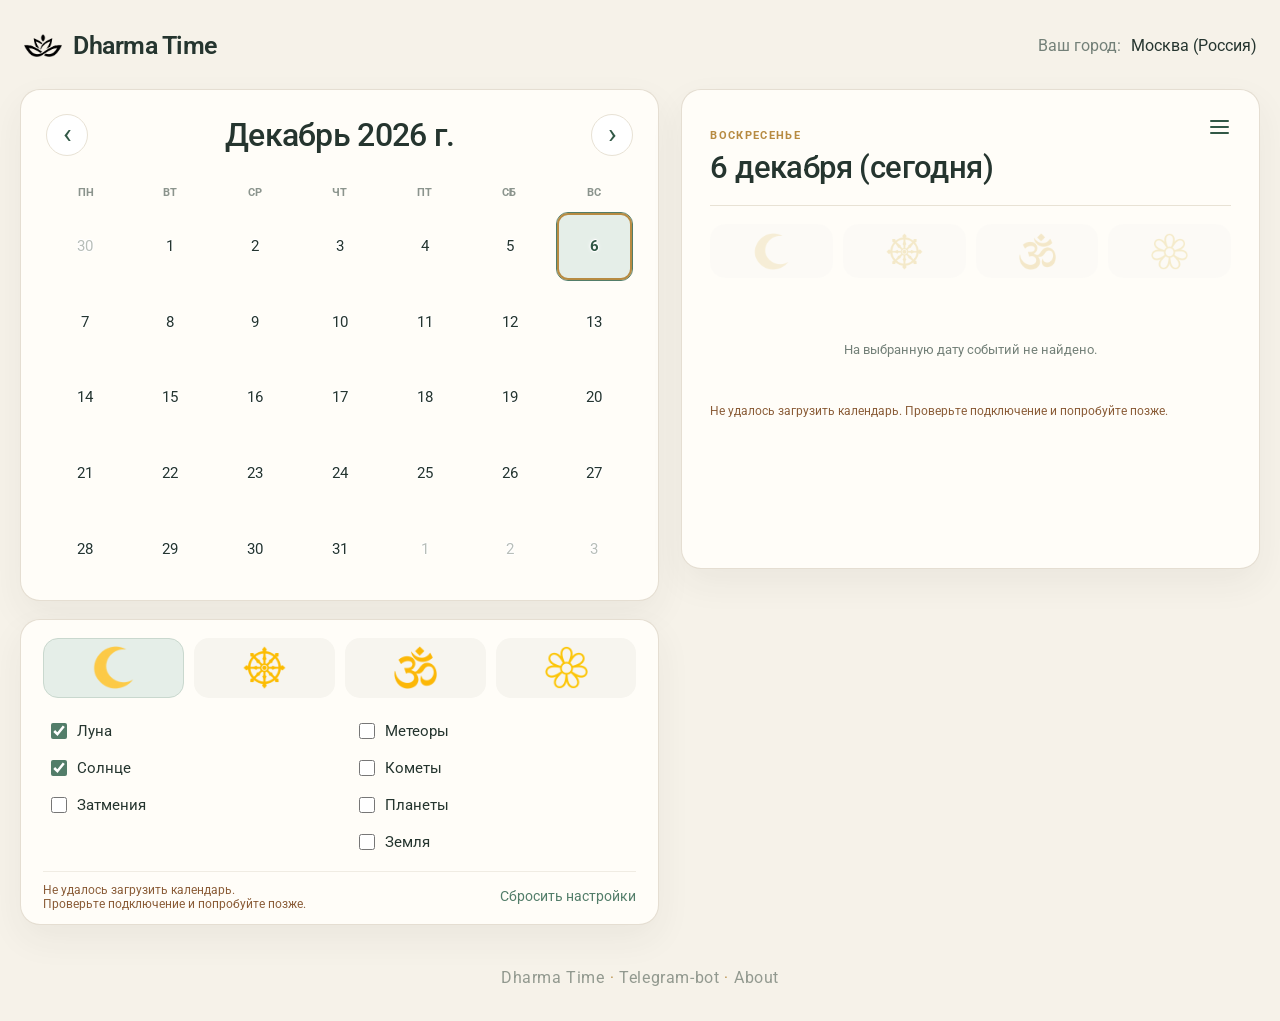
==== commit c5833e67: "Add day details menu" ====
--- a/index.html
+++ b/index.html
@@ -43,6 +43,17 @@
         </section>
       </section>
       <section class="day-panel panel" aria-label="События выбранного дня">
+        <div class="day-menu-wrap">
+          <button class="day-menu-button" id="day-menu-button" type="button" aria-label="Открыть меню" aria-haspopup="true" aria-expanded="false" aria-controls="day-menu">
+            <span></span><span></span><span></span>
+          </button>
+          <nav class="day-menu" id="day-menu" aria-label="Главное меню" hidden>
+            <button class="day-menu-item" type="button" disabled title="Будет доступно позже">ENGLISH</button>
+            <button class="day-menu-item" type="button" disabled title="Будет доступно позже">DARK THEME</button>
+            <a class="day-menu-item" href="https://t.me/dharma_time_bot" target="_blank" rel="noopener noreferrer">TELEGRAM-BOT</a>
+            <a class="day-menu-item" href="about.html">ABOUT</a>
+          </nav>
+        </div>
         <div class="day-heading"><p class="eyebrow" id="day-weekday"></p><h2 id="day-title">Выберите дату</h2></div>
         <div class="category-tabs event-tabs" id="event-categories" aria-label="Категории событий">
           <button class="image-tab is-active" type="button" data-category="astronomy" aria-label="Астрономические события" aria-pressed="true" disabled><img src="img/01.png" alt=""></button>
--- a/styles.css
+++ b/styles.css
@@ -106,8 +106,18 @@
 .module-folder[open] > summary { color: #53645a; }
 .settings-footer { display: flex; justify-content: flex-end; margin-top: 10px; padding-top: 12px; border-top: 1px solid #f0ece3; }
 .text-button { border: 0; padding: 4px 0; background: transparent; color: var(--green); font-size: 14px; cursor: pointer; }
-.day-panel { min-height: 480px; padding: 27px 28px 24px; }
-.day-heading { padding-bottom: 19px; border-bottom: 1px solid var(--line); }
+.day-panel { position: relative; min-height: 480px; padding: 27px 28px 24px; }
+.day-menu-wrap { position: absolute; top: 18px; right: 20px; z-index: 30; }
+.day-menu-button { display: flex; flex-direction: column; align-items: center; justify-content: center; gap: 4px; width: 38px; height: 38px; padding: 8px; border: 1px solid transparent; border-radius: 10px; background: transparent; color: var(--green-dark); cursor: pointer; }
+.day-menu-button:hover, .day-menu-button[aria-expanded="true"] { background: var(--soft-green); border-color: var(--line); }
+.day-menu-button span { display: block; width: 19px; height: 2px; border-radius: 2px; background: currentColor; }
+.day-menu { position: absolute; top: calc(100% + 7px); right: 0; display: grid; gap: 2px; width: max-content; min-width: 174px; padding: 6px; border: 1px solid var(--line); border-radius: 12px; background: var(--panel); box-shadow: 0 12px 30px rgba(37, 53, 47, .16); }
+.day-menu[hidden] { display: none; }
+.day-menu-item { display: block; width: 100%; padding: 10px 12px; border: 0; border-radius: 7px; background: transparent; color: var(--ink); font: inherit; font-size: 12px; font-weight: 700; letter-spacing: .055em; line-height: 1.3; text-align: left; text-decoration: none; white-space: nowrap; }
+.day-menu-item:not(:disabled) { cursor: pointer; }
+.day-menu-item:not(:disabled):hover, .day-menu-item:not(:disabled):focus-visible { background: var(--soft-green); color: var(--green-dark); }
+.day-menu-item:disabled { color: var(--muted); opacity: .65; cursor: not-allowed; }
+.day-heading { padding: 12px 35px 19px 0; border-bottom: 1px solid var(--line); }
 .eyebrow { margin: 0 0 7px; color: var(--gold); font-size: 11px; font-weight: 700; letter-spacing: .12em; text-transform: uppercase; }
 .day-heading h2 { margin: 0; font-size: clamp(24px, 2.8vw, 31px); font-weight: 500; letter-spacing: -.6px; }
 .event-tabs { margin: 18px 0 20px; }
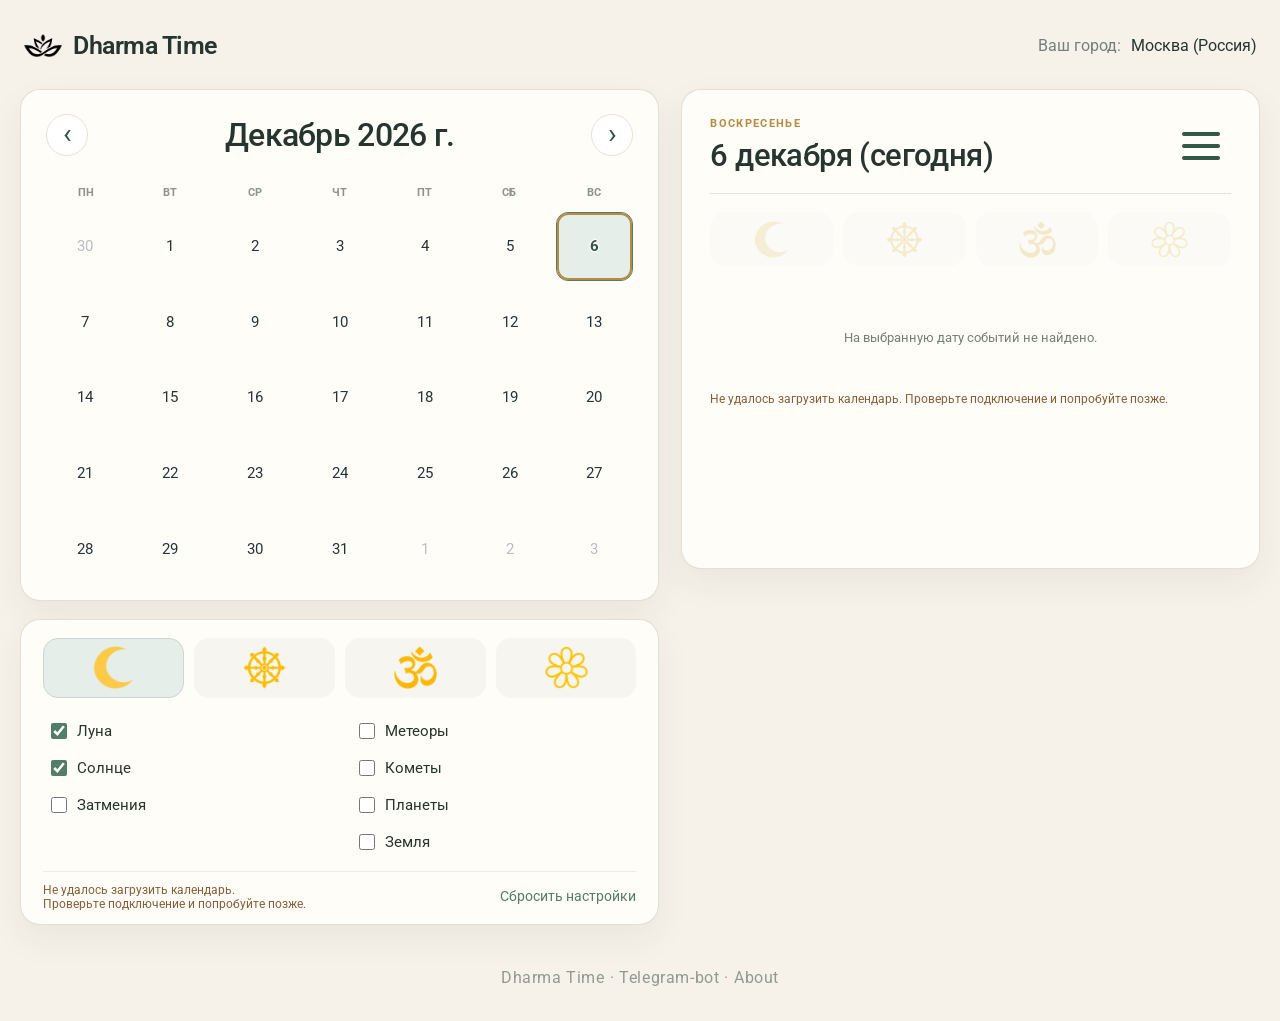
==== commit 00f8db83: "Add persistent dark theme toggle" ====
--- a/index.html
+++ b/index.html
@@ -49,7 +49,7 @@
           </button>
           <nav class="day-menu" id="day-menu" aria-label="Главное меню" hidden>
             <button class="day-menu-item" type="button" disabled title="Будет доступно позже">ENGLISH</button>
-            <button class="day-menu-item" type="button" disabled title="Будет доступно позже">DARK THEME</button>
+            <button class="day-menu-item" id="theme-toggle" type="button" aria-pressed="false">DARK THEME</button>
             <a class="day-menu-item" href="https://t.me/dharma_time_bot" target="_blank" rel="noopener noreferrer">TELEGRAM-BOT</a>
             <a class="day-menu-item" href="about.html">ABOUT</a>
           </nav>
--- a/styles.css
+++ b/styles.css
@@ -108,16 +108,16 @@
 .text-button { border: 0; padding: 4px 0; background: transparent; color: var(--green); font-size: 14px; cursor: pointer; }
 .day-panel { position: relative; min-height: 480px; padding: 27px 28px 24px; }
 .day-menu-wrap { position: absolute; top: 18px; right: 20px; z-index: 30; }
-.day-menu-button { display: flex; flex-direction: column; align-items: center; justify-content: center; gap: 4px; width: 38px; height: 38px; padding: 8px; border: 1px solid transparent; border-radius: 10px; background: transparent; color: var(--green-dark); cursor: pointer; }
+.day-menu-button { display: flex; flex-direction: column; align-items: center; justify-content: center; gap: 8px; width: 76px; height: 76px; padding: 16px; border: 1px solid transparent; border-radius: 10px; background: transparent; color: var(--green-dark); cursor: pointer; }
 .day-menu-button:hover, .day-menu-button[aria-expanded="true"] { background: var(--soft-green); border-color: var(--line); }
-.day-menu-button span { display: block; width: 19px; height: 2px; border-radius: 2px; background: currentColor; }
+.day-menu-button span { display: block; width: 38px; height: 4px; border-radius: 2px; background: currentColor; }
 .day-menu { position: absolute; top: calc(100% + 7px); right: 0; display: grid; gap: 2px; width: max-content; min-width: 174px; padding: 6px; border: 1px solid var(--line); border-radius: 12px; background: var(--panel); box-shadow: 0 12px 30px rgba(37, 53, 47, .16); }
 .day-menu[hidden] { display: none; }
 .day-menu-item { display: block; width: 100%; padding: 10px 12px; border: 0; border-radius: 7px; background: transparent; color: var(--ink); font: inherit; font-size: 12px; font-weight: 700; letter-spacing: .055em; line-height: 1.3; text-align: left; text-decoration: none; white-space: nowrap; }
 .day-menu-item:not(:disabled) { cursor: pointer; }
 .day-menu-item:not(:disabled):hover, .day-menu-item:not(:disabled):focus-visible { background: var(--soft-green); color: var(--green-dark); }
 .day-menu-item:disabled { color: var(--muted); opacity: .65; cursor: not-allowed; }
-.day-heading { padding: 12px 35px 19px 0; border-bottom: 1px solid var(--line); }
+.day-heading { padding: 0 90px 19px 0; border-bottom: 1px solid var(--line); }
 .eyebrow { margin: 0 0 7px; color: var(--gold); font-size: 11px; font-weight: 700; letter-spacing: .12em; text-transform: uppercase; }
 .day-heading h2 { margin: 0; font-size: clamp(24px, 2.8vw, 31px); font-weight: 500; letter-spacing: -.6px; }
 .event-tabs { margin: 18px 0 20px; }
@@ -185,3 +185,57 @@
   .day-panel { padding: 19px 14px; border-radius: 16px; }
   .event-card { padding: 13px; }
 }
+
+/* Dark theme: activated from the day details menu and persisted per browser. */
+:root[data-theme="dark"] {
+  color-scheme: dark;
+  --ink: #e7ece8;
+  --muted: #a4b0a8;
+  --paper: #171c19;
+  --panel: #222a25;
+  --line: #3a463e;
+  --green: #8dbda0;
+  --green-dark: #b5dcc3;
+  --gold: #d4ad65;
+  --soft-green: #304338;
+  --shadow: 0 14px 36px rgba(0, 0, 0, .22);
+}
+:root[data-theme="dark"] body { background: var(--paper); color: var(--ink); }
+:root[data-theme="dark"] .panel { border-color: #354139; }
+:root[data-theme="dark"] #city-search { background: var(--paper); color: var(--ink); }
+:root[data-theme="dark"] .city-results,
+:root[data-theme="dark"] .day-menu,
+:root[data-theme="dark"] .event-tooltip { background: var(--panel); border-color: var(--line); color: var(--ink); }
+:root[data-theme="dark"] .icon-button { background: var(--panel); color: var(--green-dark); }
+:root[data-theme="dark"] .icon-button:hover,
+:root[data-theme="dark"] .calendar-day:hover { background: #2a352e; border-color: var(--line); }
+:root[data-theme="dark"] .calendar-day.is-outside { color: #68766d; }
+:root[data-theme="dark"] .calendar-day .day-number { text-shadow: -1px 0 #222a25, 1px 0 #222a25, 0 -1px #222a25, 0 1px #222a25, 0 0 4px #222a25; }
+:root[data-theme="dark"] .calendar-day.is-selected { background: var(--soft-green); color: var(--green-dark); }
+:root[data-theme="dark"] .weekday-row { color: #9ca99f; }
+:root[data-theme="dark"] .image-tab { background: #29322c; }
+:root[data-theme="dark"] .image-tab.is-active { background: var(--soft-green); border-color: #4b6a56; }
+:root[data-theme="dark"] .module-group,
+:root[data-theme="dark"] .settings-footer { border-color: #354139; }
+:root[data-theme="dark"] .module-group summary,
+:root[data-theme="dark"] .module-folder > summary,
+:root[data-theme="dark"] .module-folder[open] > summary { color: #b8c9bd; }
+:root[data-theme="dark"] .module-option:hover { background: #2a352e; }
+:root[data-theme="dark"] .module-children { border-color: #46554a; }
+:root[data-theme="dark"] .name-days-card .name-day-line,
+:root[data-theme="dark"] .event-summary,
+:root[data-theme="dark"] .event-description { color: #c0cbc3; }
+:root[data-theme="dark"] .event-card { background: #252e28; border-color: #3a463e; }
+:root[data-theme="dark"] .event-date { color: #a1ada4; }
+:root[data-theme="dark"] .day-menu-button { color: var(--green-dark); }
+:root[data-theme="dark"] .day-menu-button:hover,
+:root[data-theme="dark"] .day-menu-button[aria-expanded="true"],
+:root[data-theme="dark"] .day-menu-item:not(:disabled):hover,
+:root[data-theme="dark"] .day-menu-item:not(:disabled):focus-visible { background: var(--soft-green); color: var(--green-dark); }
+:root[data-theme="dark"] .day-menu-item:disabled { color: var(--muted); }
+:root[data-theme="dark"] .event-toggle,
+:root[data-theme="dark"] .text-button { color: var(--green); }
+:root[data-theme="dark"] .event-toggle:hover,
+:root[data-theme="dark"] .text-button:hover { color: var(--green-dark); }
+:root[data-theme="dark"] .site-footer { color: #87958b; }
+:root[data-theme="dark"] .site-footer a:hover { color: var(--green-dark); }
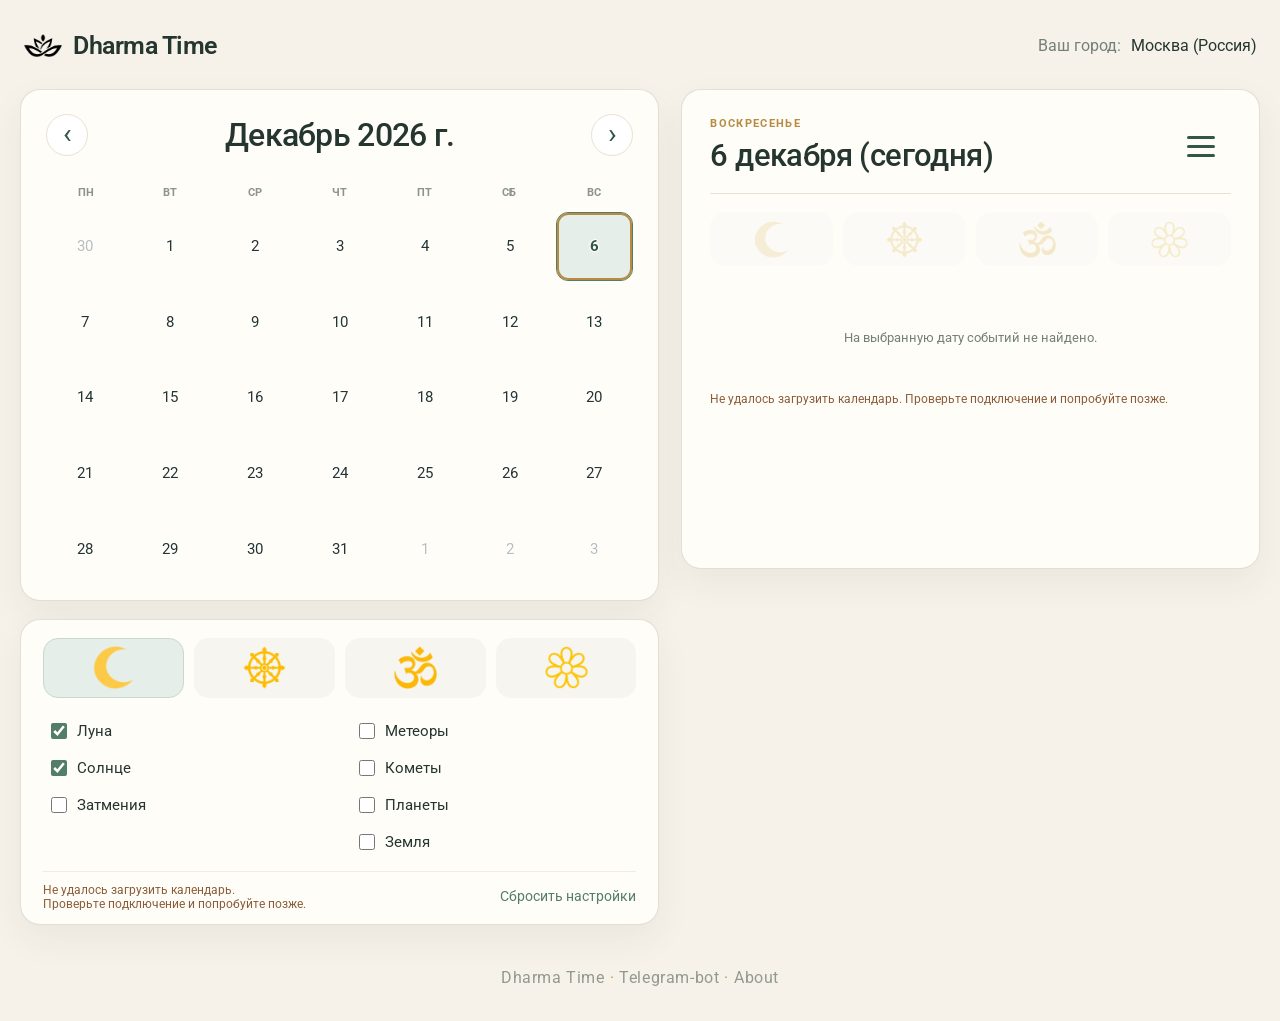
==== commit 3543467b: "Add Russian and English language switcher" ====
--- a/index.html
+++ b/index.html
@@ -48,7 +48,7 @@
             <span></span><span></span><span></span>
           </button>
           <nav class="day-menu" id="day-menu" aria-label="Главное меню" hidden>
-            <button class="day-menu-item" type="button" disabled title="Будет доступно позже">ENGLISH</button>
+            <button class="day-menu-item" id="language-toggle" type="button" aria-label="Switch to English">ENGLISH</button>
             <button class="day-menu-item" id="theme-toggle" type="button" aria-pressed="false">DARK THEME</button>
             <a class="day-menu-item" href="https://t.me/dharma_time_bot" target="_blank" rel="noopener noreferrer">TELEGRAM-BOT</a>
             <a class="day-menu-item" href="about.html">ABOUT</a>
--- a/styles.css
+++ b/styles.css
@@ -108,9 +108,9 @@
 .text-button { border: 0; padding: 4px 0; background: transparent; color: var(--green); font-size: 14px; cursor: pointer; }
 .day-panel { position: relative; min-height: 480px; padding: 27px 28px 24px; }
 .day-menu-wrap { position: absolute; top: 18px; right: 20px; z-index: 30; }
-.day-menu-button { display: flex; flex-direction: column; align-items: center; justify-content: center; gap: 8px; width: 76px; height: 76px; padding: 16px; border: 1px solid transparent; border-radius: 10px; background: transparent; color: var(--green-dark); cursor: pointer; }
+.day-menu-button { display: flex; flex-direction: column; align-items: center; justify-content: center; gap: 6px; width: 76px; height: 76px; padding: 16px; border: 1px solid transparent; border-radius: 10px; background: transparent; color: var(--green-dark); cursor: pointer; }
 .day-menu-button:hover, .day-menu-button[aria-expanded="true"] { background: var(--soft-green); border-color: var(--line); }
-.day-menu-button span { display: block; width: 38px; height: 4px; border-radius: 2px; background: currentColor; }
+.day-menu-button span { display: block; width: 28.5px; height: 3px; border-radius: 2px; background: currentColor; }
 .day-menu { position: absolute; top: calc(100% + 7px); right: 0; display: grid; gap: 2px; width: max-content; min-width: 174px; padding: 6px; border: 1px solid var(--line); border-radius: 12px; background: var(--panel); box-shadow: 0 12px 30px rgba(37, 53, 47, .16); }
 .day-menu[hidden] { display: none; }
 .day-menu-item { display: block; width: 100%; padding: 10px 12px; border: 0; border-radius: 7px; background: transparent; color: var(--ink); font: inherit; font-size: 12px; font-weight: 700; letter-spacing: .055em; line-height: 1.3; text-align: left; text-decoration: none; white-space: nowrap; }
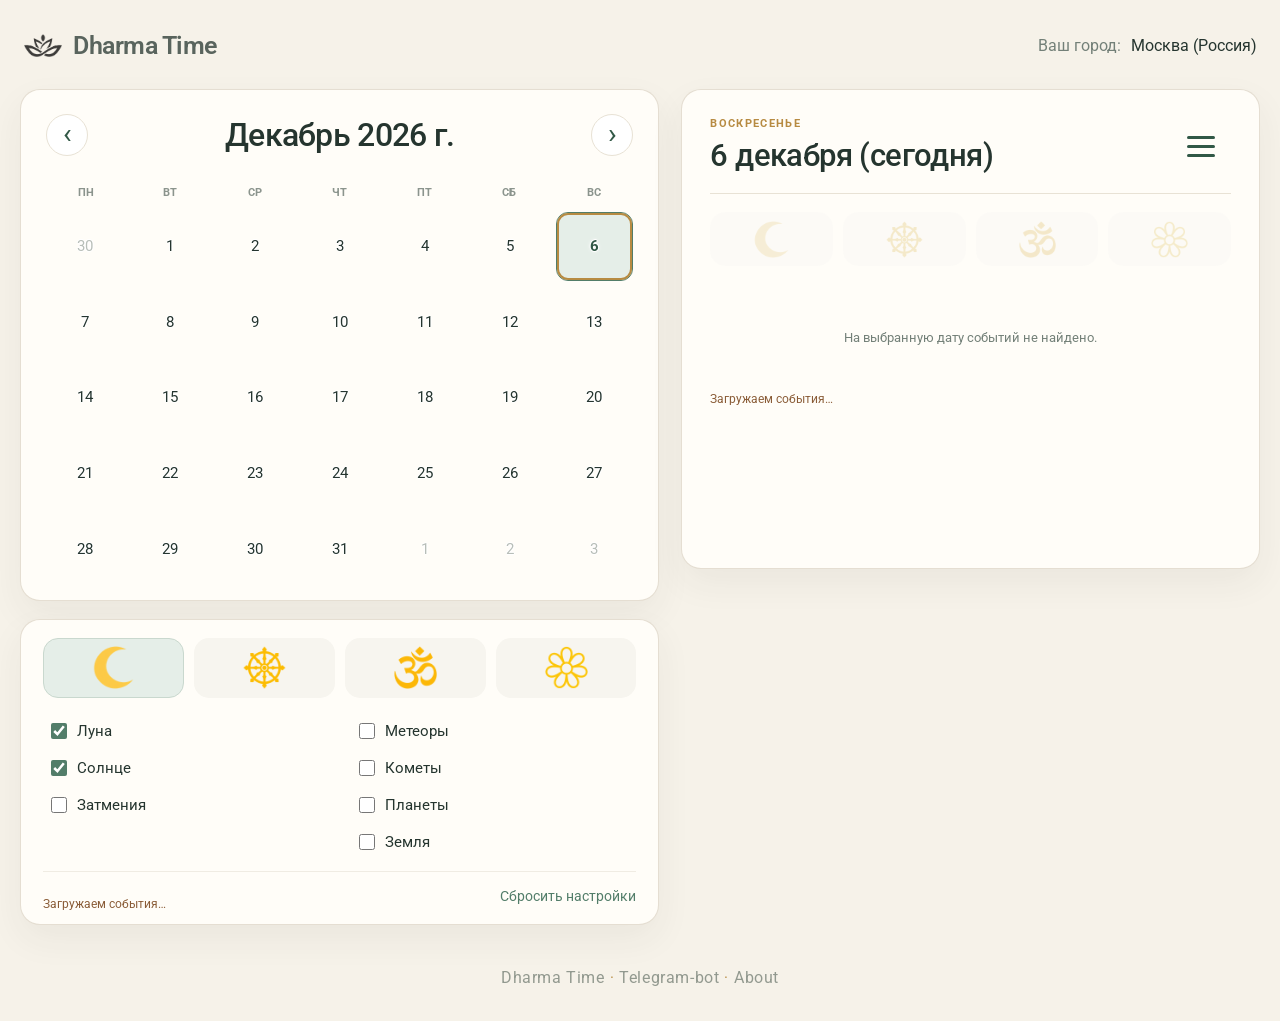
==== commit 89f3dcff: "Improve SEO metadata for calendar pages" ====
--- a/index.html
+++ b/index.html
@@ -4,8 +4,20 @@
   <meta charset="utf-8">
   <meta name="viewport" content="width=device-width, initial-scale=1">
   <meta name="theme-color" content="#f6f2e9">
-  <meta name="description" content="Календарь Dharma Time">
-  <title>Dharma Time — календарь</title>
+  <meta name="description" content="Dharma Time — календарь астрономических явлений, лунных циклов и дат духовных традиций. Изучайте календарные события с учётом выбранного города.">
+  <link rel="canonical" href="https://tssrkt.github.io/Dharma_Time/">
+  <meta property="og:type" content="website">
+  <meta property="og:site_name" content="Dharma Time">
+  <meta property="og:title" content="Dharma Time — астрономический и духовный календарь">
+  <meta property="og:description" content="Календарь астрономических явлений, лунных циклов и дат духовных традиций с учётом выбранного города.">
+  <meta property="og:url" content="https://tssrkt.github.io/Dharma_Time/">
+  <meta property="og:image" content="https://tssrkt.github.io/Dharma_Time/img/lotus.png">
+  <meta property="og:image:alt" content="Логотип Dharma Time — лотос">
+  <meta property="og:locale" content="ru_RU">
+  <meta name="twitter:card" content="summary">
+  <meta name="twitter:title" content="Dharma Time — астрономический и духовный календарь">
+  <meta name="twitter:description" content="Календарь астрономических явлений, лунных циклов и дат духовных традиций.">
+  <title>Dharma Time — астрономический и духовный календарь</title>
   <link rel="icon" href="assets/flower.svg" type="image/svg+xml">
   <link rel="preconnect" href="https://fonts.googleapis.com">
   <link rel="preconnect" href="https://fonts.gstatic.com" crossorigin>
@@ -48,7 +60,7 @@
             <span></span><span></span><span></span>
           </button>
           <nav class="day-menu" id="day-menu" aria-label="Главное меню" hidden>
-            <button class="day-menu-item" id="language-toggle" type="button" aria-label="Switch to English">ENGLISH</button>
+            <button class="day-menu-item" id="language-toggle" type="button" aria-label="Switch to English" title="Switch to English">ENGLISH</button>
             <button class="day-menu-item" id="theme-toggle" type="button" aria-pressed="false">DARK THEME</button>
             <a class="day-menu-item" href="https://t.me/dharma_time_bot" target="_blank" rel="noopener noreferrer">TELEGRAM-BOT</a>
             <a class="day-menu-item" href="about.html">ABOUT</a>
--- a/styles.css
+++ b/styles.css
@@ -18,7 +18,8 @@
 button:focus-visible, a:focus-visible, input:focus-visible { outline: 3px solid #c49a4b; outline-offset: 3px; }
 .app-shell { width: min(1240px, calc(100% - 40px)); margin: 0 auto; }
 .site-header { display: flex; align-items: center; justify-content: space-between; gap: 20px; padding: 26px 4px 24px; }
-.brand { display: inline-flex; align-items: center; gap: 11px; text-decoration: none; color: var(--ink); font-size: 25px; font-weight: 600; letter-spacing: -.5px; }
+.brand { display: inline-flex; align-items: center; gap: 11px; text-decoration: none; color: var(--ink); font-size: 25px; font-weight: 600; letter-spacing: -.5px; opacity: .75; transition: opacity .2s ease; }
+.brand:hover, .brand:focus-visible { opacity: 1; }
 .brand-mark { display: block; width: 38px; height: 38px; object-fit: contain; flex: 0 0 auto; }
 .city-picker { margin-left: auto; display: flex; align-items: center; justify-content: flex-end; gap: 10px; color: var(--muted); font-size: 16px; }
 .city-picker label { white-space: nowrap; }
@@ -49,7 +50,7 @@
 .calendar-day.is-today:not(.is-selected) { outline: 2px solid var(--gold); outline-offset: -3px; font-weight: 700; }
 .calendar-day.has-regular-events::before { content: ""; position: absolute; top: 50%; left: 50%; width: 38px; height: 38px; max-width: calc(100% - 4px); max-height: calc(100% - 4px); border: 1.5px solid var(--green); border-radius: 50%; transform: translate(-50%, -50%); pointer-events: none; }
 .calendar-day.is-moon-phase { isolation: isolate; font-size: 14px; line-height: 1; padding: 0; }
-.calendar-day.is-moon-phase::before { content: attr(data-moon-phase-emoji); position: absolute; top: 50%; left: 50%; width: auto; height: auto; max-width: none; max-height: none; border: 0; border-radius: 0; transform: translate(-50%, -50%); font-size: 42px; line-height: 1; opacity: .75; z-index: 0; pointer-events: none; }
+.calendar-day.is-moon-phase::before { content: attr(data-moon-phase-emoji); position: absolute; top: 50%; left: 50%; display: flex; align-items: center; justify-content: center; width: 1.2em; height: 1.2em; max-width: none; max-height: none; border: 0; border-radius: 0; transform: translate(-50%, -50%); font-size: 42px; line-height: 1; opacity: .75; z-index: 0; pointer-events: none; }
 .calendar-day.is-moon-phase::after { content: ""; position: absolute; top: 50%; left: 50%; width: 42px; height: 42px; border: 1.5px solid var(--green); border-radius: 50%; transform: translate(-50%, -50%); opacity: 1; z-index: 0; pointer-events: none; }
 .calendar-day .day-number { position: relative; z-index: 1; opacity: 1; text-shadow: -1px 0 #fff, 1px 0 #fff, 0 -1px #fff, 0 1px #fff, 0 0 3px #fff, 0 0 5px rgba(255,255,255,.95); }
 .calendar-day.is-moon-phase .day-number { font-weight: 700; }
@@ -126,7 +127,7 @@
 .event-tabs .image-tab.is-active:not(:disabled) { background: var(--soft-green); }
 .event-list { display: grid; gap: 13px; }
 .event-card { padding: 16px 17px; border: 1px solid var(--line); border-radius: 14px; background: #fffefa; }
-.event-title { margin: 0 0 8px; font-size: 19px; line-height: 1.5; font-weight: 750; letter-spacing: .015em; }
+.event-title { margin: 0 0 8px; font-size: 19px; line-height: 1.5; font-weight: 750; letter-spacing: .015em; text-transform: uppercase; }
 .event-summary, .event-description { margin: 0; color: #65736a; font-size: 17px; line-height: 1.7; text-align: justify; overflow-wrap: anywhere; }
 .event-summary { white-space: pre-line; }
 .event-description { margin-top: 9px; white-space: pre-line; }
@@ -140,10 +141,29 @@
 .site-footer span { padding: 0 5px; color: var(--gold); }
 .site-footer a { color: inherit; font-size: 16px; text-decoration: none; }
 .site-footer a:hover { color: var(--green); text-decoration: underline; }
-.about-panel { padding: 28px 30px; min-height: 220px; line-height: 1.8; }
-.about-panel h1 { margin: 0 0 14px; font-size: 24px; font-weight: 600; }
+.about-panel { padding: 28px 30px; min-height: 220px; font-size: 20px; line-height: 1.8; }
+.about-panel .about-content { text-align: justify; }
+.about-panel h1 { margin: 0 0 10px; font-size: 24px; font-weight: 600; }
+.about-panel .about-content h2 { margin: 30px 0 10px; font-size: 24px; font-weight: 600; }
+.copy-value { display: inline; padding: 0; border: 0; background: transparent; color: inherit; font: inherit; text-align: left; overflow-wrap: anywhere; cursor: pointer; }
+.copy-value:hover, .copy-value:focus-visible { font-weight: 700; }
+.copy-toast { position: fixed; z-index: 1000; left: 0; top: 0; max-width: min(320px, calc(100vw - 16px)); padding: 10px 18px; border-radius: 9px; background: var(--green-dark); color: #fff; box-shadow: var(--shadow); text-align: center; font-size: 15px; line-height: 1.5; pointer-events: none; }
+.copy-toast[hidden] { display: none; }
 .about-placeholder { color: var(--muted); margin: 0; }
 @media (min-width: 1100px) { .calendar-grid { gap: 7px; } .calendar-day { font-size: 15px; } }
+@media (max-width: 1090px) {
+  .day-menu-button { width: 71px; height: 71px; }
+}
+@media (max-width: 940px) {
+  .day-menu-button { width: 66px; height: 66px; }
+}
+@media (max-width: 450px) {
+  .day-menu-button { width: 61px; height: 61px; }
+  .site-header { flex-direction: column; align-items: center; gap: 15px; }
+  .brand { justify-content: center; }
+  .city-picker { margin-left: 0; justify-content: center; flex-wrap: nowrap; }
+  #city-search { text-align: left; }
+}
 @media (max-width: 850px) {
   .app-shell { width: min(660px, calc(100% - 28px)); }
   .site-header { padding: 20px 2px; }
@@ -153,20 +173,20 @@
   .day-panel { min-height: 0; padding: 22px 20px; }
   .calendar-panel { padding: 20px 18px 15px; }
   .settings-panel { padding: 16px 17px; }
-  .module-list.is-buddhism { grid-template-columns: minmax(0, 1fr); }
-  .astronomy-module-columns { grid-template-columns: minmax(0, 1fr); row-gap: 4px; }
-  .misc-module-columns { grid-template-columns: minmax(0, 1fr); row-gap: 4px; }
-  .hindu-module-columns { grid-template-columns: minmax(0, 1fr); row-gap: 4px; }
   .hindu-dependent-options { padding-left: 0; padding-top: 8px; }
   .calendar-grid { min-height: 0; }
   .calendar-day { aspect-ratio: 1 / .82; }
+}
+@media (max-width: 499px) {
+  .module-list.is-buddhism { grid-template-columns: minmax(0, 1fr); }
+  .astronomy-module-columns,
+  .misc-module-columns,
+  .hindu-module-columns { grid-template-columns: minmax(0, 1fr); row-gap: 4px; }
 }
 @media (max-width: 420px) {
   .app-shell { width: calc(100% - 18px); }
   .site-header { flex-wrap: wrap; }
   .city-picker { flex: 1 1 100%; }
-  .brand { font-size: 22px; }
-  .brand-mark { width: 34px; height: 34px; }
   .city-picker { flex-wrap: wrap; justify-content: flex-end; }
   .calendar-panel { padding: 17px 11px 13px; border-radius: 16px; }
   .month-toolbar { grid-template-columns: 36px 1fr 36px; gap: 7px; margin-bottom: 19px; }
@@ -185,8 +205,26 @@
   .day-panel { padding: 19px 14px; border-radius: 16px; }
   .event-card { padding: 13px; }
 }
+@media (max-width: 550px) {
+  .calendar-day.has-regular-events::before { width: 34px; height: 34px; }
+  .calendar-day.is-moon-phase::before { font-size: 38px; }
+  .calendar-day.is-moon-phase::after { width: 38px; height: 38px; }
+}
+@media (max-width: 500px) {
+  .calendar-day { font-size: 13px; }
+  .calendar-day.has-regular-events::before { width: 30px; height: 30px; }
+  .calendar-day.is-moon-phase::before { font-size: 34px; }
+  .calendar-day.is-moon-phase::after { width: 34px; height: 34px; }
+}
+@media (max-width: 380px) {
+  .calendar-day { font-size: 12px; }
+  .calendar-day.has-regular-events::before { width: 26px; height: 26px; }
+  .calendar-day.is-moon-phase::before { font-size: 30px; }
+  .calendar-day.is-moon-phase::after { width: 30px; height: 30px; }
+}
 
 /* Dark theme: activated from the day details menu and persisted per browser. */
+:root[data-theme="dark"] .brand-mark { filter: brightness(0) invert(1); }
 :root[data-theme="dark"] {
   color-scheme: dark;
   --ink: #e7ece8;
